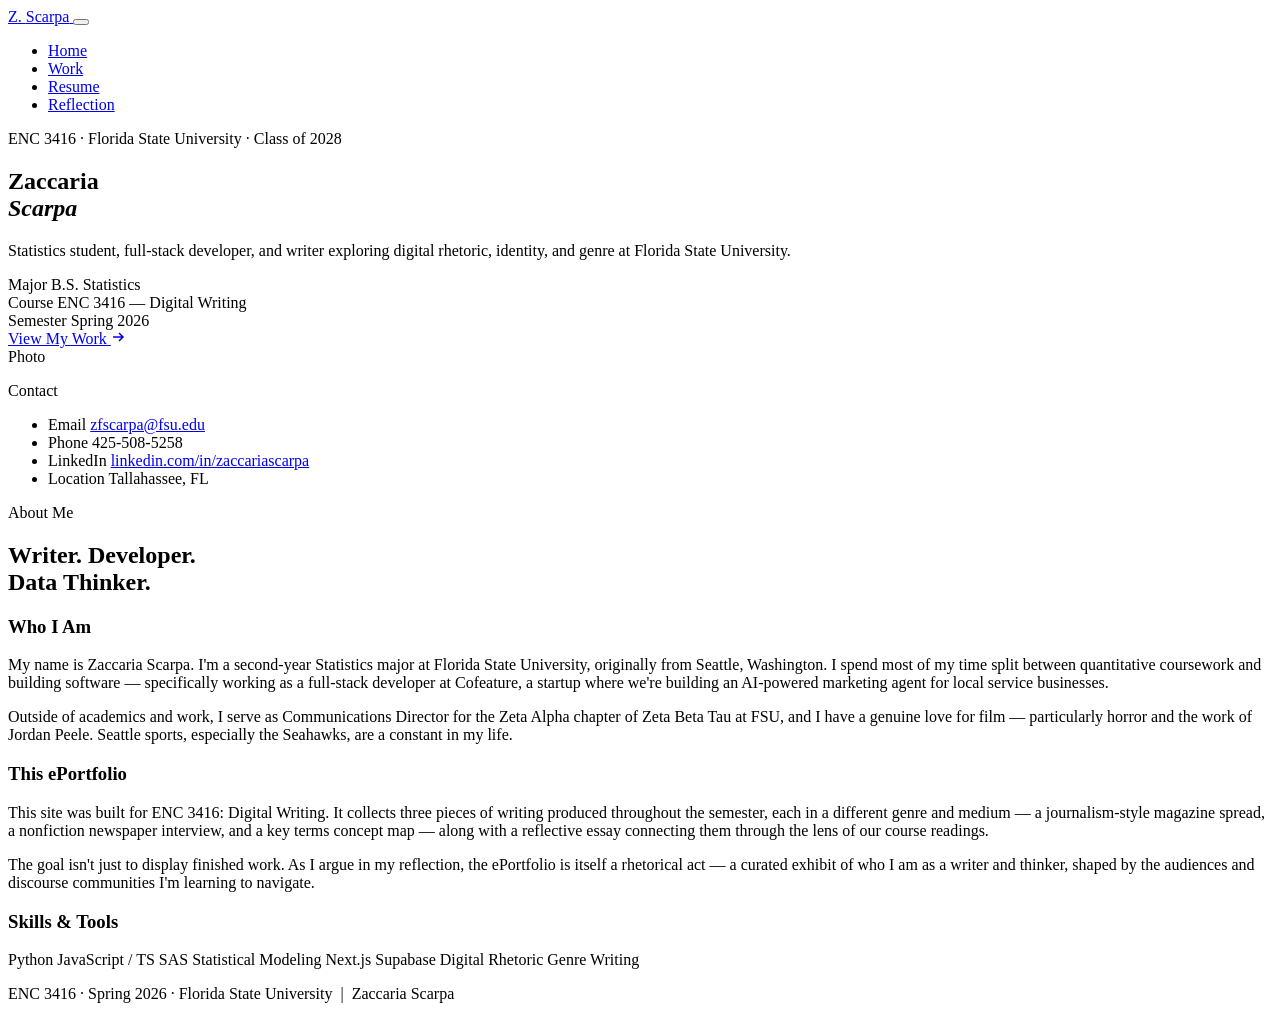
==== index.html @ 2e055cd4 "Add files via upload" ====
<!DOCTYPE html>
<html lang="en">
<head>
  <meta charset="UTF-8" />
  <meta name="viewport" content="width=device-width, initial-scale=1.0" />
  <title>Zaccaria Scarpa — ePortfolio</title>
  <meta name="description" content="ENC 3416 ePortfolio — Zaccaria Scarpa, Florida State University" />
  <link rel="stylesheet" href="css/styles.css" />
</head>
<body>

  <!-- ===================== NAVIGATION ===================== -->
  <nav class="site-nav" aria-label="Main navigation">
    <a href="index.html" class="nav-brand">
      Z. <span>Scarpa</span>
    </a>
    <button class="nav-toggle" id="navToggle" aria-label="Toggle navigation">
      <span></span><span></span><span></span>
    </button>
    <ul class="nav-links" id="navLinks">
      <li><a href="index.html" class="active">Home</a></li>
      <li><a href="work.html">Work</a></li>
      <li><a href="resume.html">Resume</a></li>
      <li><a href="reflection.html">Reflection</a></li>
    </ul>
  </nav>

  <!-- ===================== HERO ===================== -->
  <div class="page-content">
    <section class="hero" aria-label="Introduction">
      <div class="hero-inner">
        <p class="hero-kicker">ENC 3416 · Florida State University · Class of 2028</p>
        <h1 class="hero-name">Zaccaria<br><em>Scarpa</em></h1>
        <div class="hero-divider"></div>
        <p class="hero-tagline">
          Statistics student, full-stack developer, and writer exploring
          digital rhetoric, identity, and genre at Florida State University.
        </p>

        <div class="hero-meta">
          <div class="hero-meta-item">
            <span class="hero-meta-label">Major</span>
            <span class="hero-meta-value">B.S. Statistics</span>
          </div>
          <div class="hero-meta-item">
            <span class="hero-meta-label">Course</span>
            <span class="hero-meta-value">ENC 3416 — Digital Writing</span>
          </div>
          <div class="hero-meta-item">
            <span class="hero-meta-label">Semester</span>
            <span class="hero-meta-value">Spring 2026</span>
          </div>
        </div>

        <a href="work.html" class="hero-cta">
          View My Work
          <svg width="14" height="14" viewBox="0 0 14 14" fill="none" stroke="currentColor" stroke-width="1.5" aria-hidden="true">
            <path d="M2 7h10M8 3l4 4-4 4"/>
          </svg>
        </a>
      </div>
    </section>

    <!-- ===================== ABOUT ===================== -->
    <section class="section" aria-label="About me">
      <div class="container">
        <div class="about-grid">

          <!-- Sidebar -->
          <aside class="about-sidebar">
            <!-- Photo placeholder — replace with <img src="assets/images/photo.jpg" alt="Zaccaria Scarpa"> -->
            <div class="about-photo-frame">
              <div class="about-photo-placeholder">Photo</div>
            </div>

            <!-- Contact Info -->
            <div>
              <p class="section-label">Contact</p>
              <ul class="contact-list">
                <li>
                  <span class="contact-label">Email</span>
                  <a href="mailto:zfscarpa@fsu.edu" class="contact-value">zfscarpa@fsu.edu</a>
                </li>
                <li>
                  <span class="contact-label">Phone</span>
                  <span class="contact-value">425-508-5258</span>
                </li>
                <li>
                  <span class="contact-label">LinkedIn</span>
                  <a href="https://www.linkedin.com/in/zaccariascarpa/" target="_blank" rel="noopener" class="contact-value">linkedin.com/in/zaccariascarpa</a>
                </li>
                <li>
                  <span class="contact-label">Location</span>
                  <span class="contact-value">Tallahassee, FL</span>
                </li>
              </ul>
            </div>
          </aside>

          <!-- Main body -->
          <div class="about-body">
            <p class="section-label">About Me</p>
            <h2 class="section-title">Writer. Developer.<br>Data Thinker.</h2>
            <div class="section-rule"></div>

            <h3>Who I Am</h3>
            <p>
              My name is Zaccaria Scarpa. I'm a second-year Statistics major at Florida State
              University, originally from Seattle, Washington. I spend most of my time split
              between quantitative coursework and building software — specifically working as
              a full-stack developer at Cofeature, a startup where we're building an
              AI-powered marketing agent for local service businesses.
            </p>
            <p>
              Outside of academics and work, I serve as Communications Director for the Zeta
              Alpha chapter of Zeta Beta Tau at FSU, and I have a genuine love for film —
              particularly horror and the work of Jordan Peele. Seattle sports, especially the
              Seahawks, are a constant in my life.
            </p>

            <h3>This ePortfolio</h3>
            <p>
              This site was built for ENC 3416: Digital Writing. It collects three pieces of
              writing produced throughout the semester, each in a different genre and
              medium — a journalism-style magazine spread, a nonfiction newspaper interview,
              and a key terms concept map — along with a reflective essay connecting them
              through the lens of our course readings.
            </p>
            <p>
              The goal isn't just to display finished work. As I argue in my reflection, the
              ePortfolio is itself a rhetorical act — a curated exhibit of who I am as a writer
              and thinker, shaped by the audiences and discourse communities I'm learning to
              navigate.
            </p>

            <h3>Skills &amp; Tools</h3>
            <div class="skills-grid">
              <span class="skill-tag">Python</span>
              <span class="skill-tag">JavaScript / TS</span>
              <span class="skill-tag">SAS</span>
              <span class="skill-tag">Statistical Modeling</span>
              <span class="skill-tag">Next.js</span>
              <span class="skill-tag">Supabase</span>
              <span class="skill-tag">Digital Rhetoric</span>
              <span class="skill-tag">Genre Writing</span>
            </div>
          </div>

        </div>
      </div>
    </section>

    <!-- ===================== FOOTER ===================== -->
    <footer class="site-footer">
      <p>ENC 3416 · Spring 2026 · Florida State University &nbsp;|&nbsp; <span>Zaccaria Scarpa</span></p>
    </footer>
  </div>

  <!-- ===================== SCRIPTS ===================== -->
  <script>
    // Mobile nav toggle
    const toggle = document.getElementById('navToggle');
    const links  = document.getElementById('navLinks');
    toggle.addEventListener('click', () => {
      links.classList.toggle('open');
    });

    // Scroll-triggered fade-ins
    const observer = new IntersectionObserver((entries) => {
      entries.forEach(e => {
        if (e.isIntersecting) {
          e.target.classList.add('visible');
          observer.unobserve(e.target);
        }
      });
    }, { threshold: 0.12 });

    document.querySelectorAll('.fade-in').forEach(el => observer.observe(el));
  </script>
</body>
</html>
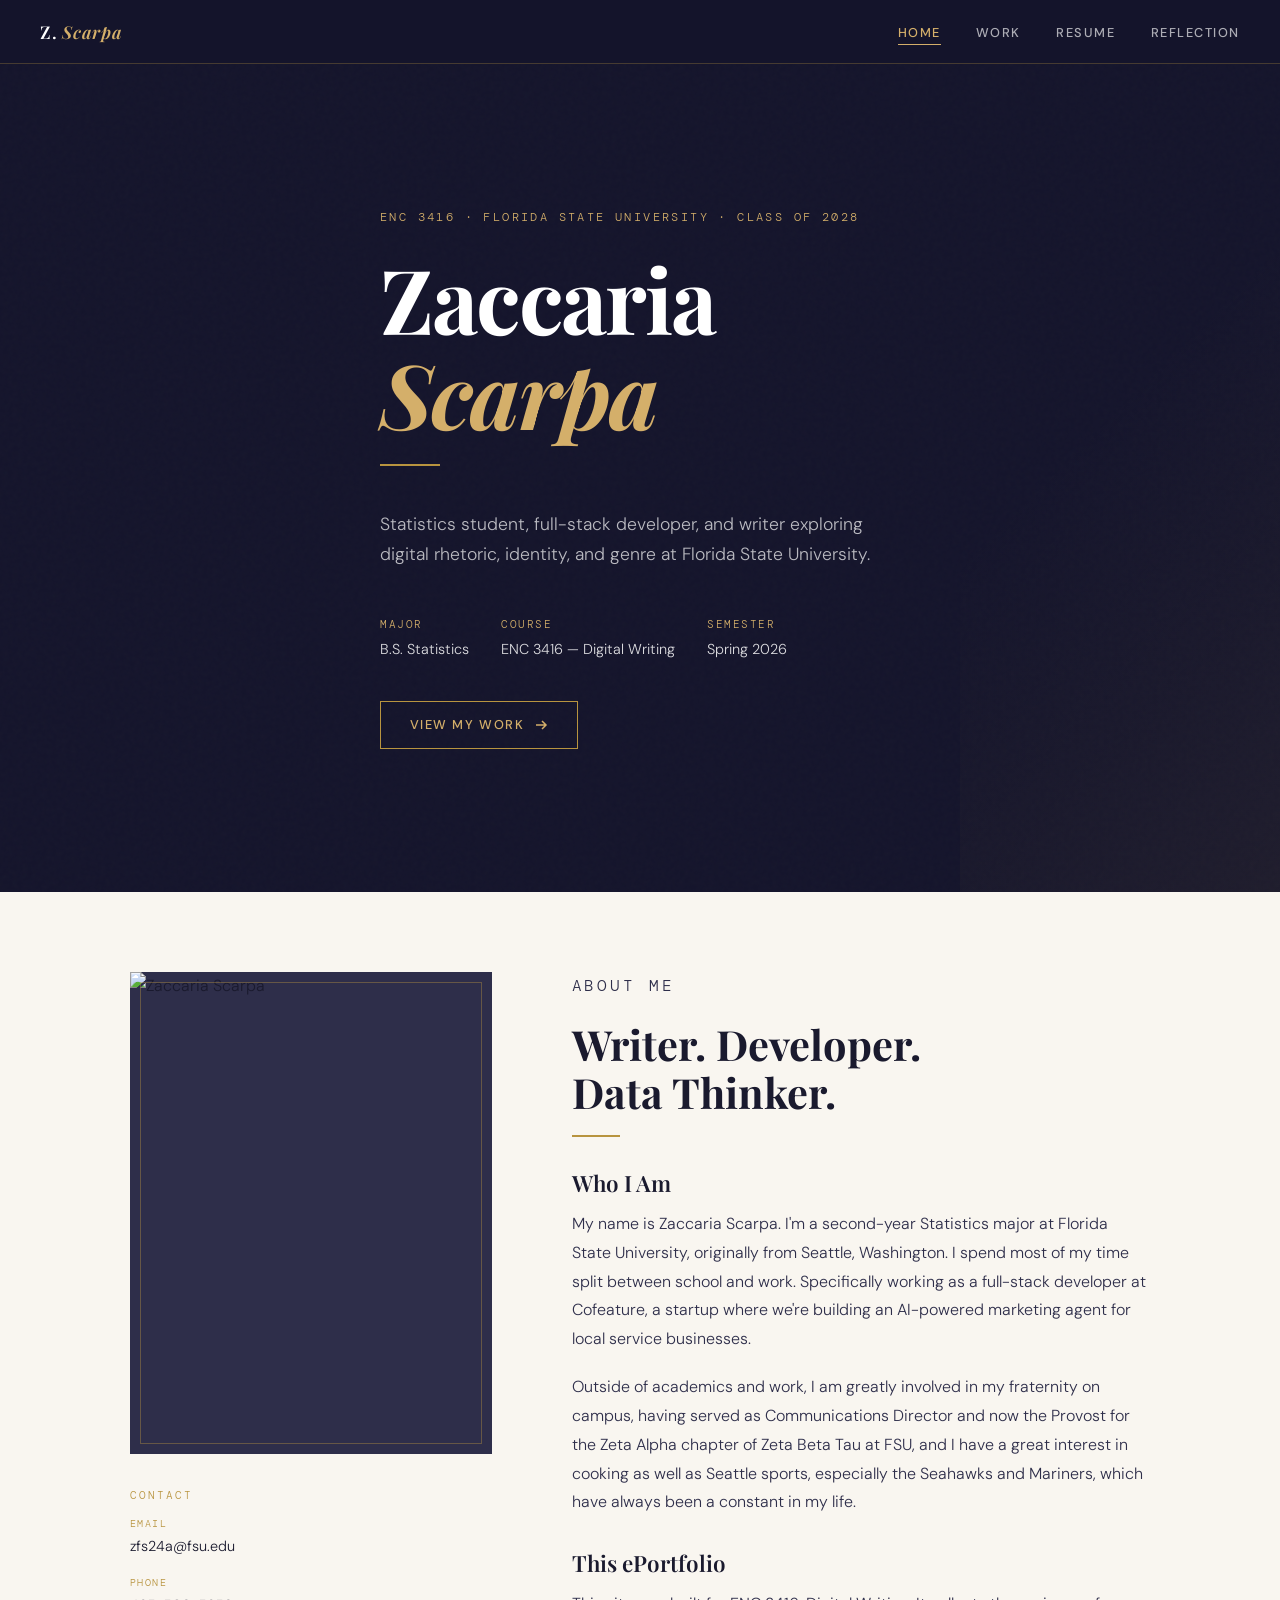
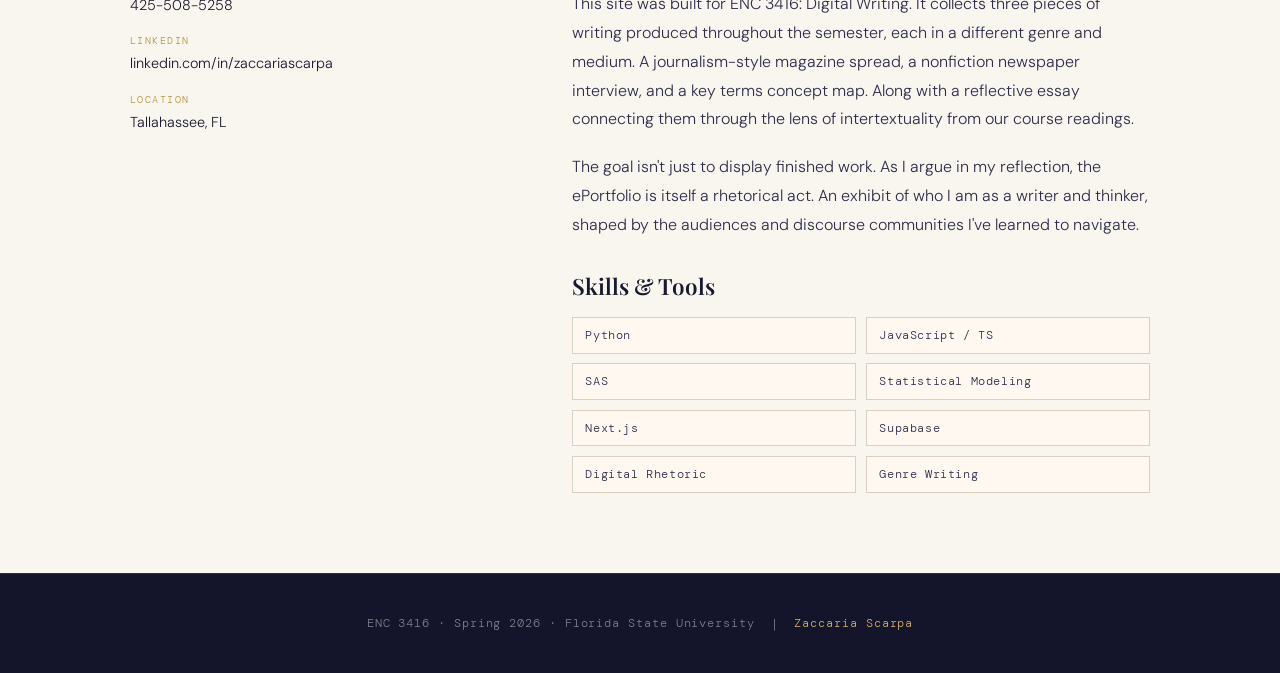
==== commit a9870c85: "Revise personal details and enhance text readability Updated personal information and improved text " ====
--- a/index.html
+++ b/index.html
@@ -70,7 +70,7 @@
           <aside class="about-sidebar">
             <!-- Photo placeholder — replace with <img src="assets/images/photo.jpg" alt="Zaccaria Scarpa"> -->
             <div class="about-photo-frame">
-              <div class="about-photo-placeholder">Photo</div>
+              <img src="assets/images/photo.jpg" alt="Zaccaria Scarpa" style="width:100%; height:100%; object-fit:cover;">
             </div>
 
             <!-- Contact Info -->
@@ -79,7 +79,7 @@
               <ul class="contact-list">
                 <li>
                   <span class="contact-label">Email</span>
-                  <a href="mailto:zfscarpa@fsu.edu" class="contact-value">zfscarpa@fsu.edu</a>
+                  <a href="mailto:zfs24a@fsu.edu" class="contact-value">zfs24a@fsu.edu</a>
                 </li>
                 <li>
                   <span class="contact-label">Phone</span>
@@ -107,29 +107,30 @@
             <p>
               My name is Zaccaria Scarpa. I'm a second-year Statistics major at Florida State
               University, originally from Seattle, Washington. I spend most of my time split
-              between quantitative coursework and building software — specifically working as
+              between school and work. Specifically working as
               a full-stack developer at Cofeature, a startup where we're building an
               AI-powered marketing agent for local service businesses.
             </p>
             <p>
-              Outside of academics and work, I serve as Communications Director for the Zeta
-              Alpha chapter of Zeta Beta Tau at FSU, and I have a genuine love for film —
-              particularly horror and the work of Jordan Peele. Seattle sports, especially the
-              Seahawks, are a constant in my life.
+              Outside of academics and work, I am greatly involved in my fraternity on campus, 
+              having served as Communications Director and now the Provost for the 
+              Zeta Alpha chapter of Zeta Beta Tau at FSU, and I have a great interest in cooking
+              as well as Seattle sports, especially the Seahawks and Mariners, which 
+              have always been a constant in my life.
             </p>
 
             <h3>This ePortfolio</h3>
             <p>
               This site was built for ENC 3416: Digital Writing. It collects three pieces of
               writing produced throughout the semester, each in a different genre and
-              medium — a journalism-style magazine spread, a nonfiction newspaper interview,
-              and a key terms concept map — along with a reflective essay connecting them
-              through the lens of our course readings.
+              medium. A journalism-style magazine spread, a nonfiction newspaper interview,
+              and a key terms concept map. Along with a reflective essay connecting them
+              through the lens of intertextuality from our course readings.
             </p>
             <p>
               The goal isn't just to display finished work. As I argue in my reflection, the
-              ePortfolio is itself a rhetorical act — a curated exhibit of who I am as a writer
-              and thinker, shaped by the audiences and discourse communities I'm learning to
+              ePortfolio is itself a rhetorical act. An exhibit of who I am as a writer
+              and thinker, shaped by the audiences and discourse communities I've learned to
               navigate.
             </p>
 
--- a/css/styles.css
+++ b/css/styles.css
@@ -0,0 +1,930 @@
+/* ============================================================
+   ZACCARIA SCARPA — ePortfolio
+   ENC 3416 | Florida State University
+   Aesthetic: Editorial Academic — warm off-white, deep ink navy,
+   muted gold accent. Typographically driven, magazine-influenced.
+   ============================================================ */
+
+/* --- Google Fonts Import --- */
+@import url('https://fonts.googleapis.com/css2?family=Playfair+Display:ital,wght@0,400;0,600;0,700;1,400&family=DM+Sans:wght@300;400;500&family=DM+Mono:wght@400;500&display=swap');
+
+/* --- CSS Variables --- */
+:root {
+  --ink:        #1a1a2e;
+  --ink-mid:    #2e2e4a;
+  --parchment:  #f9f6f0;
+  --cream:      #fff8f0;
+  --gold:       #b8943f;
+  --gold-light: #d4af6a;
+  --rule:       #d8d0c4;
+  --muted:      #7a7068;
+  --white:      #ffffff;
+  --navy-bg:    #14142b;
+
+  --font-display: 'Playfair Display', Georgia, serif;
+  --font-body:    'DM Sans', sans-serif;
+  --font-mono:    'DM Mono', monospace;
+
+  --max-width: 1100px;
+  --nav-height: 64px;
+  --transition: 0.22s ease;
+}
+
+/* --- Reset & Base --- */
+*, *::before, *::after {
+  box-sizing: border-box;
+  margin: 0;
+  padding: 0;
+}
+
+html {
+  scroll-behavior: smooth;
+  font-size: 16px;
+}
+
+body {
+  background: var(--parchment);
+  color: var(--ink);
+  font-family: var(--font-body);
+  font-weight: 300;
+  line-height: 1.7;
+  min-height: 100vh;
+}
+
+img { display: block; max-width: 100%; }
+a { color: inherit; text-decoration: none; }
+
+/* ============================================================
+   NAVIGATION
+   ============================================================ */
+.site-nav {
+  position: fixed;
+  top: 0; left: 0; right: 0;
+  height: var(--nav-height);
+  background: var(--navy-bg);
+  z-index: 100;
+  display: flex;
+  align-items: center;
+  justify-content: space-between;
+  padding: 0 2.5rem;
+  border-bottom: 1px solid rgba(184,148,63,0.3);
+}
+
+.nav-brand {
+  font-family: var(--font-display);
+  font-size: 1.1rem;
+  font-weight: 600;
+  color: var(--white);
+  letter-spacing: 0.04em;
+}
+
+.nav-brand span {
+  color: var(--gold-light);
+  font-style: italic;
+}
+
+.nav-links {
+  display: flex;
+  gap: 2.2rem;
+  list-style: none;
+}
+
+.nav-links a {
+  font-family: var(--font-body);
+  font-size: 0.8rem;
+  font-weight: 500;
+  letter-spacing: 0.12em;
+  text-transform: uppercase;
+  color: rgba(255,255,255,0.65);
+  transition: color var(--transition);
+  position: relative;
+  padding-bottom: 4px;
+}
+
+.nav-links a::after {
+  content: '';
+  position: absolute;
+  bottom: 0; left: 0;
+  width: 0; height: 1px;
+  background: var(--gold-light);
+  transition: width var(--transition);
+}
+
+.nav-links a:hover {
+  color: var(--white);
+}
+
+.nav-links a:hover::after,
+.nav-links a.active::after {
+  width: 100%;
+}
+
+.nav-links a.active {
+  color: var(--gold-light);
+}
+
+/* Hamburger (mobile) */
+.nav-toggle {
+  display: none;
+  flex-direction: column;
+  gap: 5px;
+  cursor: pointer;
+  background: none;
+  border: none;
+  padding: 4px;
+}
+
+.nav-toggle span {
+  display: block;
+  width: 24px; height: 2px;
+  background: var(--white);
+  transition: var(--transition);
+}
+
+/* --- Page offset for fixed nav --- */
+.page-content {
+  padding-top: var(--nav-height);
+}
+
+/* ============================================================
+   HERO — HOME
+   ============================================================ */
+.hero {
+  background: var(--navy-bg);
+  color: var(--white);
+  min-height: 92vh;
+  display: flex;
+  align-items: center;
+  position: relative;
+  overflow: hidden;
+}
+
+/* Subtle grain texture */
+.hero::before {
+  content: '';
+  position: absolute;
+  inset: 0;
+  background-image: url("data:image/svg+xml,%3Csvg viewBox='0 0 200 200' xmlns='http://www.w3.org/2000/svg'%3E%3Cfilter id='noise'%3E%3CfeTurbulence type='fractalNoise' baseFrequency='0.85' numOctaves='4' stitchTiles='stitch'/%3E%3C/filter%3E%3Crect width='100%25' height='100%25' filter='url(%23noise)' opacity='0.04'/%3E%3C/svg%3E");
+  opacity: 0.5;
+  pointer-events: none;
+}
+
+/* Gold diagonal rule */
+.hero::after {
+  content: '';
+  position: absolute;
+  right: -60px; top: 0;
+  width: 380px; height: 100%;
+  background: linear-gradient(135deg, transparent 40%, rgba(184,148,63,0.07) 100%);
+  pointer-events: none;
+}
+
+.hero-inner {
+  max-width: var(--max-width);
+  margin: 0 auto;
+  padding: 5rem 2.5rem;
+  position: relative;
+  z-index: 1;
+}
+
+.hero-kicker {
+  font-family: var(--font-mono);
+  font-size: 0.75rem;
+  letter-spacing: 0.2em;
+  text-transform: uppercase;
+  color: var(--gold-light);
+  margin-bottom: 1.5rem;
+  opacity: 0;
+  animation: fadeUp 0.7s 0.1s forwards;
+}
+
+.hero-name {
+  font-family: var(--font-display);
+  font-size: clamp(3rem, 7vw, 6rem);
+  font-weight: 700;
+  line-height: 1.05;
+  letter-spacing: -0.02em;
+  margin-bottom: 1.5rem;
+  opacity: 0;
+  animation: fadeUp 0.7s 0.25s forwards;
+}
+
+.hero-name em {
+  font-style: italic;
+  color: var(--gold-light);
+}
+
+.hero-tagline {
+  font-size: 1.1rem;
+  font-weight: 300;
+  color: rgba(255,255,255,0.7);
+  max-width: 520px;
+  margin-bottom: 2.8rem;
+  opacity: 0;
+  animation: fadeUp 0.7s 0.4s forwards;
+}
+
+.hero-divider {
+  width: 60px; height: 2px;
+  background: var(--gold);
+  margin-bottom: 2.8rem;
+  opacity: 0;
+  animation: fadeUp 0.7s 0.35s forwards;
+}
+
+.hero-meta {
+  display: flex;
+  flex-wrap: wrap;
+  gap: 2rem;
+  opacity: 0;
+  animation: fadeUp 0.7s 0.55s forwards;
+}
+
+.hero-meta-item {
+  display: flex;
+  flex-direction: column;
+}
+
+.hero-meta-label {
+  font-family: var(--font-mono);
+  font-size: 0.68rem;
+  letter-spacing: 0.14em;
+  text-transform: uppercase;
+  color: var(--gold-light);
+  margin-bottom: 0.2rem;
+}
+
+.hero-meta-value {
+  font-size: 0.9rem;
+  color: rgba(255,255,255,0.85);
+}
+
+.hero-cta {
+  display: inline-flex;
+  align-items: center;
+  gap: 0.6rem;
+  margin-top: 2.5rem;
+  padding: 0.75rem 1.8rem;
+  border: 1px solid var(--gold);
+  color: var(--gold-light);
+  font-family: var(--font-body);
+  font-size: 0.8rem;
+  font-weight: 500;
+  letter-spacing: 0.12em;
+  text-transform: uppercase;
+  transition: all var(--transition);
+  opacity: 0;
+  animation: fadeUp 0.7s 0.65s forwards;
+}
+
+.hero-cta:hover {
+  background: var(--gold);
+  color: var(--navy-bg);
+}
+
+/* ============================================================
+   PAGE HERO (inner pages)
+   ============================================================ */
+.page-hero {
+  background: var(--navy-bg);
+  padding: 5rem 2.5rem 3.5rem;
+  text-align: center;
+  position: relative;
+  overflow: hidden;
+}
+
+.page-hero::after {
+  content: '';
+  position: absolute;
+  bottom: 0; left: 50%;
+  transform: translateX(-50%);
+  width: 60px; height: 2px;
+  background: var(--gold);
+}
+
+.page-hero-kicker {
+  font-family: var(--font-mono);
+  font-size: 0.7rem;
+  letter-spacing: 0.2em;
+  text-transform: uppercase;
+  color: var(--gold-light);
+  margin-bottom: 1rem;
+}
+
+.page-hero-title {
+  font-family: var(--font-display);
+  font-size: clamp(2.2rem, 5vw, 3.5rem);
+  font-weight: 700;
+  color: var(--white);
+  line-height: 1.1;
+}
+
+.page-hero-sub {
+  margin-top: 0.8rem;
+  font-size: 0.95rem;
+  color: rgba(255,255,255,0.55);
+  font-weight: 300;
+}
+
+/* ============================================================
+   GENERAL LAYOUT UTILITIES
+   ============================================================ */
+.container {
+  max-width: var(--max-width);
+  margin: 0 auto;
+  padding: 0 2.5rem;
+}
+
+.section {
+  padding: 5rem 0;
+}
+
+.section-label {
+  font-family: var(--font-mono);
+  font-size: 0.7rem;
+  letter-spacing: 0.18em;
+  text-transform: uppercase;
+  color: var(--gold);
+  margin-bottom: 0.6rem;
+}
+
+.section-title {
+  font-family: var(--font-display);
+  font-size: clamp(1.8rem, 3.5vw, 2.6rem);
+  font-weight: 700;
+  line-height: 1.15;
+  margin-bottom: 1rem;
+}
+
+.section-rule {
+  width: 48px; height: 2px;
+  background: var(--gold);
+  margin: 1.2rem 0 2rem;
+}
+
+.section-intro {
+  font-size: 1.05rem;
+  color: var(--muted);
+  max-width: 640px;
+  line-height: 1.75;
+}
+
+/* ============================================================
+   HOME — ABOUT SECTION
+   ============================================================ */
+.about-grid {
+  display: grid;
+  grid-template-columns: 1fr 1.6fr;
+  gap: 5rem;
+  align-items: start;
+}
+
+.about-sidebar {
+  position: sticky;
+  top: calc(var(--nav-height) + 2rem);
+}
+
+.about-photo-frame {
+  aspect-ratio: 3/4;
+  background: var(--ink-mid);
+  overflow: hidden;
+  position: relative;
+  margin-bottom: 2rem;
+}
+
+.about-photo-frame::after {
+  content: '';
+  position: absolute;
+  inset: 10px;
+  border: 1px solid rgba(184,148,63,0.4);
+  pointer-events: none;
+}
+
+.about-photo-placeholder {
+  width: 100%; height: 100%;
+  display: flex;
+  align-items: center;
+  justify-content: center;
+  font-family: var(--font-mono);
+  font-size: 0.75rem;
+  color: rgba(255,255,255,0.3);
+  letter-spacing: 0.1em;
+  text-transform: uppercase;
+  background: linear-gradient(160deg, var(--ink-mid) 0%, var(--navy-bg) 100%);
+}
+
+.contact-list {
+  list-style: none;
+  display: flex;
+  flex-direction: column;
+  gap: 0.9rem;
+}
+
+.contact-list li {
+  display: flex;
+  flex-direction: column;
+}
+
+.contact-list .contact-label {
+  font-family: var(--font-mono);
+  font-size: 0.65rem;
+  letter-spacing: 0.14em;
+  text-transform: uppercase;
+  color: var(--gold);
+  margin-bottom: 0.1rem;
+}
+
+.contact-list .contact-value {
+  font-size: 0.9rem;
+  color: var(--ink);
+}
+
+.contact-list a {
+  color: var(--ink);
+  border-bottom: 1px solid transparent;
+  transition: border-color var(--transition);
+}
+
+.contact-list a:hover {
+  border-color: var(--gold);
+}
+
+.about-body h3 {
+  font-family: var(--font-display);
+  font-size: 1.4rem;
+  font-weight: 600;
+  margin: 2rem 0 0.75rem;
+  line-height: 1.3;
+}
+
+.about-body h3:first-child { margin-top: 0; }
+
+.about-body p {
+  font-size: 1rem;
+  line-height: 1.8;
+  color: var(--ink-mid);
+  margin-bottom: 1.2rem;
+}
+
+.skills-grid {
+  display: grid;
+  grid-template-columns: repeat(2, 1fr);
+  gap: 0.6rem;
+  margin-top: 1rem;
+}
+
+.skill-tag {
+  background: var(--cream);
+  border: 1px solid var(--rule);
+  padding: 0.45rem 0.8rem;
+  font-family: var(--font-mono);
+  font-size: 0.75rem;
+  color: var(--ink-mid);
+  letter-spacing: 0.05em;
+}
+
+/* ============================================================
+   WORK PAGE
+   ============================================================ */
+.work-section {
+  padding: 4.5rem 0;
+  border-bottom: 1px solid var(--rule);
+}
+
+.work-section:last-child { border-bottom: none; }
+
+.work-item {
+  margin-bottom: 3.5rem;
+}
+
+.work-item:last-child { margin-bottom: 0; }
+
+.work-item-header {
+  margin-bottom: 1.2rem;
+}
+
+.work-item-title {
+  font-family: var(--font-display);
+  font-size: 1.4rem;
+  font-weight: 600;
+  margin-bottom: 0.3rem;
+}
+
+.work-item-meta {
+  font-family: var(--font-mono);
+  font-size: 0.72rem;
+  letter-spacing: 0.1em;
+  text-transform: uppercase;
+  color: var(--muted);
+}
+
+.pdf-embed-wrapper {
+  width: 100%;
+  background: var(--ink);
+  border: 1px solid var(--rule);
+  position: relative;
+}
+
+.pdf-embed-wrapper iframe,
+.pdf-embed-wrapper embed {
+  width: 100%;
+  height: 680px;
+  display: block;
+  border: none;
+}
+
+.pdf-fallback {
+  padding: 3rem;
+  text-align: center;
+}
+
+.pdf-fallback p {
+  color: rgba(255,255,255,0.6);
+  margin-bottom: 1rem;
+  font-size: 0.9rem;
+}
+
+.btn {
+  display: inline-flex;
+  align-items: center;
+  gap: 0.5rem;
+  padding: 0.65rem 1.5rem;
+  font-family: var(--font-body);
+  font-size: 0.8rem;
+  font-weight: 500;
+  letter-spacing: 0.1em;
+  text-transform: uppercase;
+  border: 1px solid var(--gold);
+  color: var(--gold);
+  background: transparent;
+  cursor: pointer;
+  transition: all var(--transition);
+  text-decoration: none;
+}
+
+.btn:hover {
+  background: var(--gold);
+  color: var(--navy-bg);
+}
+
+.btn-solid {
+  background: var(--navy-bg);
+  color: var(--white);
+  border-color: var(--navy-bg);
+}
+
+.btn-solid:hover {
+  background: var(--ink-mid);
+  color: var(--white);
+  border-color: var(--ink-mid);
+}
+
+/* Key Terms section */
+.keyterms-grid {
+  display: grid;
+  grid-template-columns: 1fr 1fr;
+  gap: 2.5rem;
+  align-items: start;
+  margin-top: 2rem;
+}
+
+.video-wrapper {
+  position: relative;
+  padding-bottom: 56.25%; /* 16:9 */
+  height: 0;
+  overflow: hidden;
+  background: var(--ink);
+  border: 1px solid var(--rule);
+}
+
+.video-wrapper iframe {
+  position: absolute;
+  top: 0; left: 0;
+  width: 100%; height: 100%;
+  border: none;
+}
+
+.keyterms-image-wrapper {
+  border: 1px solid var(--rule);
+  overflow: hidden;
+  background: var(--white);
+}
+
+.keyterms-image-wrapper img {
+  width: 100%;
+  height: auto;
+  display: block;
+}
+
+.section-divider {
+  border: none;
+  border-top: 1px solid var(--rule);
+  margin: 1rem 0;
+}
+
+/* ============================================================
+   RESUME PAGE
+   ============================================================ */
+.resume-actions {
+  display: flex;
+  align-items: center;
+  gap: 1rem;
+  margin-bottom: 2rem;
+  flex-wrap: wrap;
+}
+
+.resume-embed-wrapper {
+  width: 100%;
+  border: 1px solid var(--rule);
+  background: var(--white);
+}
+
+.resume-embed-wrapper iframe,
+.resume-embed-wrapper embed {
+  width: 100%;
+  height: 900px;
+  display: block;
+  border: none;
+}
+
+/* ============================================================
+   REFLECTION PAGE
+   ============================================================ */
+.reflection-layout {
+  display: grid;
+  grid-template-columns: 220px 1fr;
+  gap: 5rem;
+  align-items: start;
+}
+
+.reflection-sidebar {
+  position: sticky;
+  top: calc(var(--nav-height) + 2rem);
+}
+
+.toc-title {
+  font-family: var(--font-mono);
+  font-size: 0.65rem;
+  letter-spacing: 0.18em;
+  text-transform: uppercase;
+  color: var(--gold);
+  margin-bottom: 1.2rem;
+}
+
+.toc-list {
+  list-style: none;
+  border-left: 2px solid var(--rule);
+}
+
+.toc-list li {
+  padding: 0.4rem 0 0.4rem 1rem;
+  border-left: 2px solid transparent;
+  margin-left: -2px;
+  transition: var(--transition);
+}
+
+.toc-list li a {
+  font-size: 0.83rem;
+  color: var(--muted);
+  line-height: 1.4;
+  transition: color var(--transition);
+}
+
+.toc-list li:hover {
+  border-left-color: var(--gold);
+}
+
+.toc-list li:hover a {
+  color: var(--ink);
+}
+
+.reflection-meta {
+  margin-top: 2rem;
+  padding: 1.2rem;
+  background: var(--cream);
+  border: 1px solid var(--rule);
+}
+
+.reflection-meta p {
+  font-family: var(--font-mono);
+  font-size: 0.72rem;
+  line-height: 1.8;
+  color: var(--muted);
+  letter-spacing: 0.04em;
+}
+
+/* Essay styles */
+.essay-header {
+  margin-bottom: 3rem;
+  padding-bottom: 2rem;
+  border-bottom: 1px solid var(--rule);
+}
+
+.essay-title {
+  font-family: var(--font-display);
+  font-size: clamp(1.8rem, 3vw, 2.4rem);
+  font-weight: 700;
+  line-height: 1.2;
+  margin-bottom: 0.8rem;
+}
+
+.essay-byline {
+  font-size: 0.9rem;
+  color: var(--muted);
+}
+
+.essay-body {
+  font-size: 1.02rem;
+  line-height: 1.85;
+  color: var(--ink-mid);
+}
+
+.essay-body p {
+  margin-bottom: 1.6rem;
+}
+
+.essay-body h2 {
+  font-family: var(--font-display);
+  font-size: 1.25rem;
+  font-weight: 600;
+  color: var(--ink);
+  margin: 2.8rem 0 1rem;
+  padding-top: 2rem;
+  border-top: 1px solid var(--rule);
+}
+
+.essay-body blockquote {
+  margin: 2rem 0;
+  padding: 1.2rem 1.5rem;
+  border-left: 3px solid var(--gold);
+  background: var(--cream);
+  font-style: italic;
+  font-size: 1.05rem;
+  color: var(--ink);
+}
+
+.works-cited {
+  margin-top: 3rem;
+  padding-top: 2rem;
+  border-top: 2px solid var(--ink);
+}
+
+.works-cited h3 {
+  font-family: var(--font-display);
+  font-size: 1.1rem;
+  font-weight: 600;
+  margin-bottom: 1.5rem;
+}
+
+.works-cited ol {
+  list-style: none;
+  counter-reset: cite-counter;
+  display: flex;
+  flex-direction: column;
+  gap: 1rem;
+}
+
+.works-cited ol li {
+  font-size: 0.88rem;
+  line-height: 1.7;
+  color: var(--muted);
+  padding-left: 1.5rem;
+  position: relative;
+}
+
+/* ============================================================
+   FOOTER
+   ============================================================ */
+.site-footer {
+  background: var(--navy-bg);
+  color: rgba(255,255,255,0.45);
+  padding: 2.5rem;
+  text-align: center;
+  font-family: var(--font-mono);
+  font-size: 0.72rem;
+  letter-spacing: 0.08em;
+  border-top: 1px solid rgba(184,148,63,0.2);
+}
+
+.site-footer span {
+  color: var(--gold-light);
+}
+
+/* ============================================================
+   ANIMATIONS
+   ============================================================ */
+@keyframes fadeUp {
+  from {
+    opacity: 0;
+    transform: translateY(18px);
+  }
+  to {
+    opacity: 1;
+    transform: translateY(0);
+  }
+}
+
+.fade-in {
+  opacity: 0;
+  transform: translateY(14px);
+  transition: opacity 0.55s ease, transform 0.55s ease;
+}
+
+.fade-in.visible {
+  opacity: 1;
+  transform: translateY(0);
+}
+
+/* ============================================================
+   RESPONSIVE
+   ============================================================ */
+@media (max-width: 900px) {
+  .about-grid {
+    grid-template-columns: 1fr;
+    gap: 3rem;
+  }
+
+  .about-sidebar {
+    position: static;
+    display: grid;
+    grid-template-columns: 220px 1fr;
+    gap: 2rem;
+    align-items: start;
+  }
+
+  .keyterms-grid {
+    grid-template-columns: 1fr;
+  }
+
+  .reflection-layout {
+    grid-template-columns: 1fr;
+  }
+
+  .reflection-sidebar {
+    position: static;
+    display: flex;
+    gap: 2rem;
+    flex-wrap: wrap;
+  }
+
+  .toc-list { display: none; }
+}
+
+@media (max-width: 640px) {
+  :root { --nav-height: 56px; }
+
+  .nav-links {
+    display: none;
+    position: absolute;
+    top: var(--nav-height);
+    left: 0; right: 0;
+    background: var(--navy-bg);
+    flex-direction: column;
+    gap: 0;
+    padding: 1rem 0;
+    border-bottom: 1px solid rgba(184,148,63,0.3);
+  }
+
+  .nav-links.open { display: flex; }
+
+  .nav-links a {
+    padding: 0.75rem 2.5rem;
+    font-size: 0.85rem;
+  }
+
+  .nav-links a::after { display: none; }
+
+  .nav-toggle { display: flex; }
+
+  .site-nav { position: fixed; }
+
+  .container { padding: 0 1.25rem; }
+
+  .section { padding: 3.5rem 0; }
+
+  .hero-inner { padding: 4rem 1.25rem; }
+
+  .page-hero { padding: 4rem 1.25rem 2.5rem; }
+
+  .about-sidebar {
+    grid-template-columns: 1fr;
+  }
+
+  .about-photo-frame {
+    max-width: 260px;
+  }
+
+  .skills-grid {
+    grid-template-columns: 1fr;
+  }
+
+  .pdf-embed-wrapper iframe,
+  .pdf-embed-wrapper embed {
+    height: 500px;
+  }
+
+  .resume-embed-wrapper iframe,
+  .resume-embed-wrapper embed {
+    height: 600px;
+  }
+}
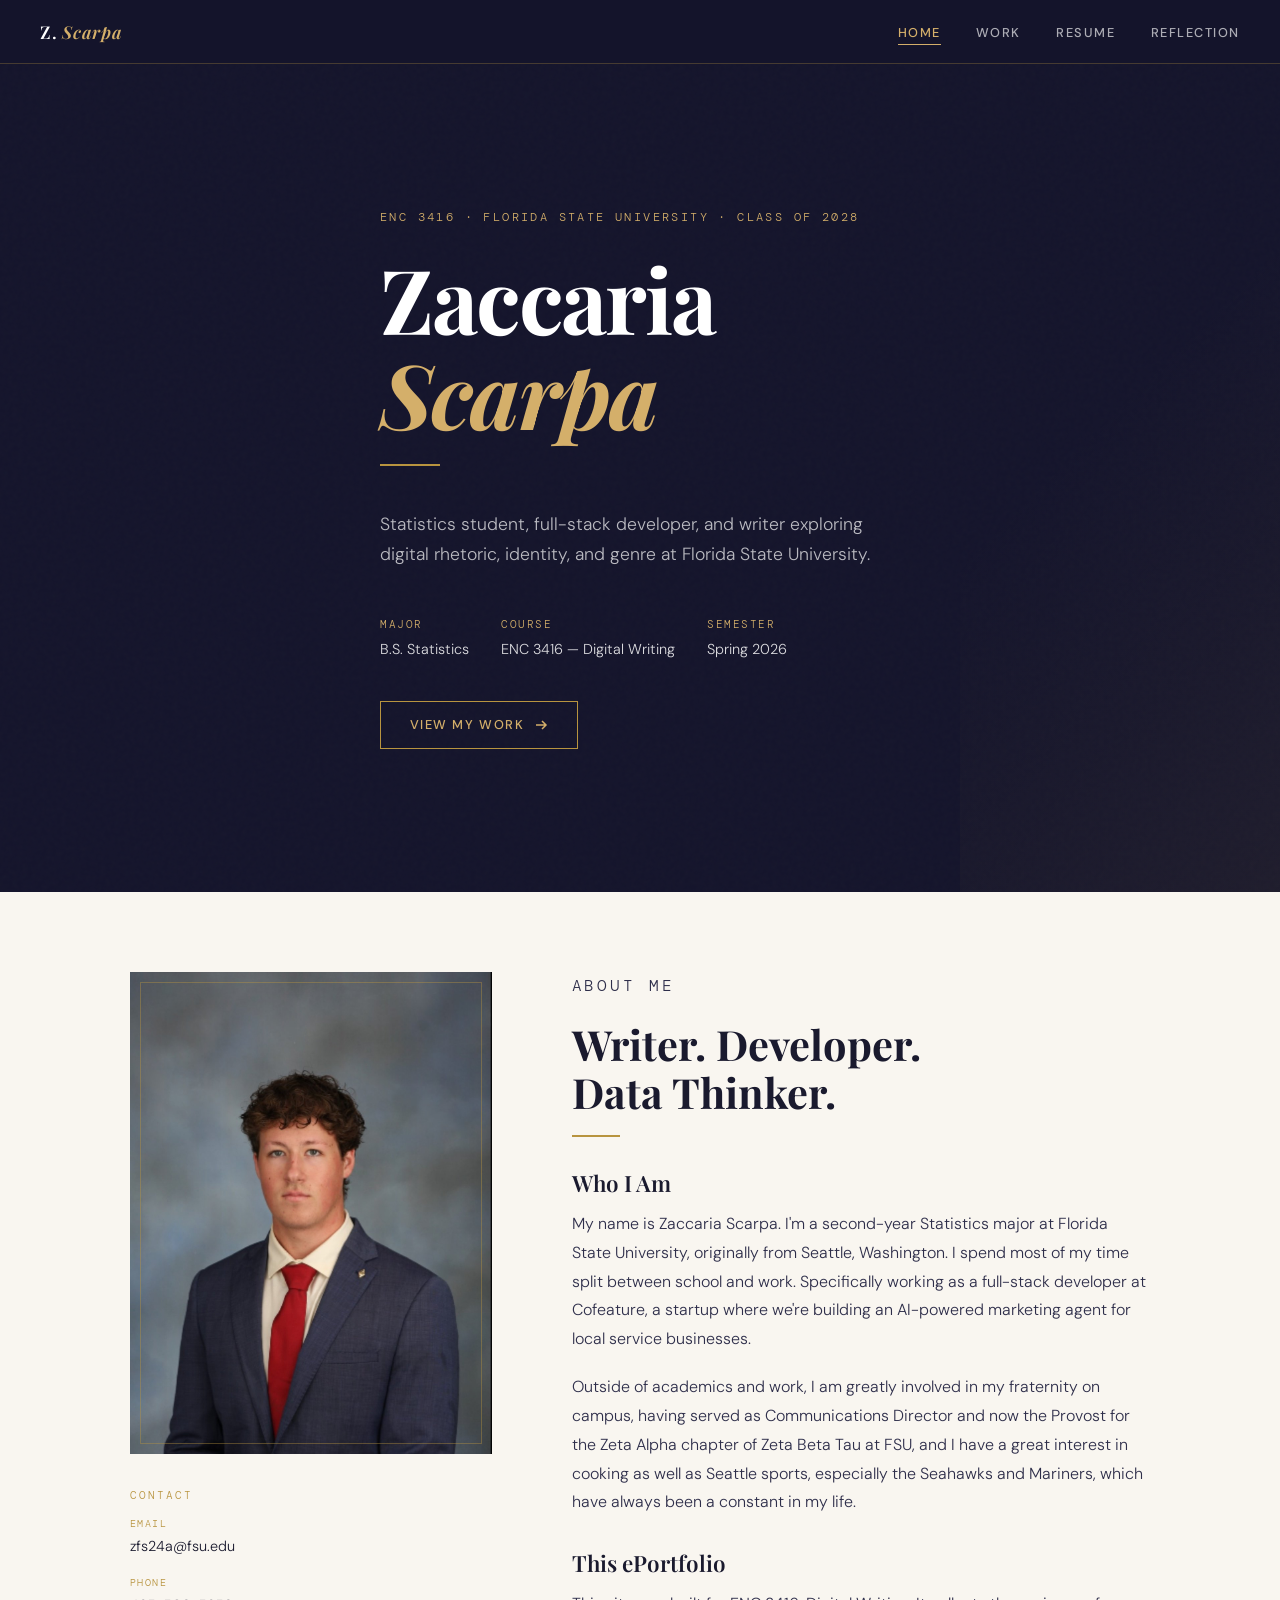
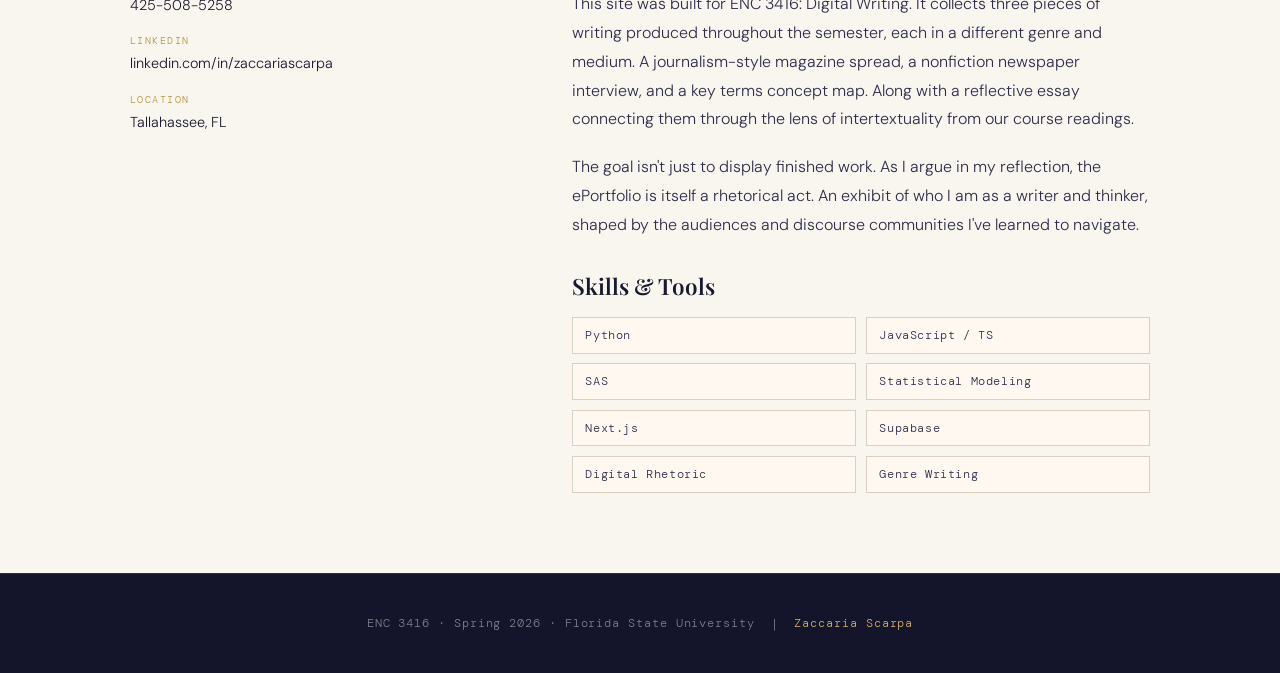
==== commit 002e18a4: "Change photo file extension from .jpg to .JPG" ====
--- a/index.html
+++ b/index.html
@@ -70,7 +70,7 @@
           <aside class="about-sidebar">
             <!-- Photo placeholder — replace with <img src="assets/images/photo.jpg" alt="Zaccaria Scarpa"> -->
             <div class="about-photo-frame">
-              <img src="assets/images/photo.jpg" alt="Zaccaria Scarpa" style="width:100%; height:100%; object-fit:cover;">
+              <img src="assets/images/photo.JPG" alt="Zaccaria Scarpa" style="width:100%; height:100%; object-fit:cover;">
             </div>
 
             <!-- Contact Info -->
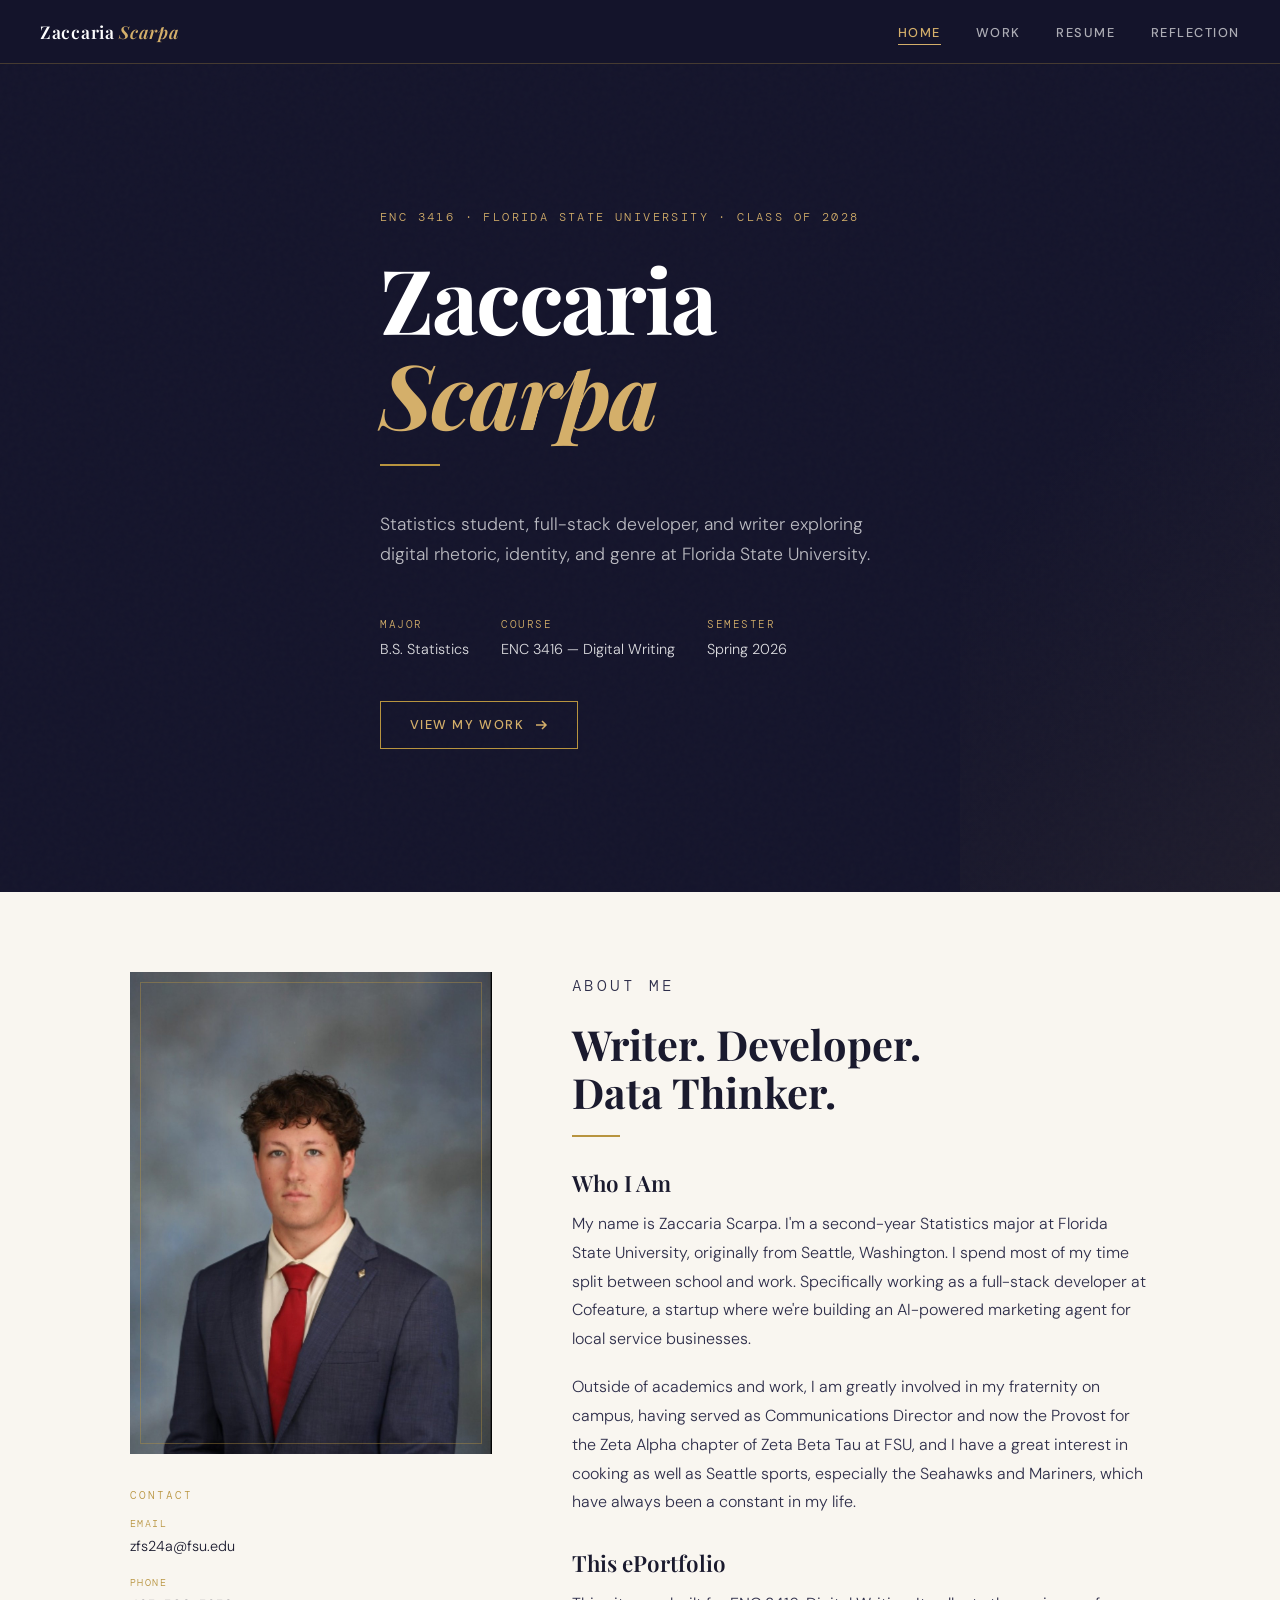
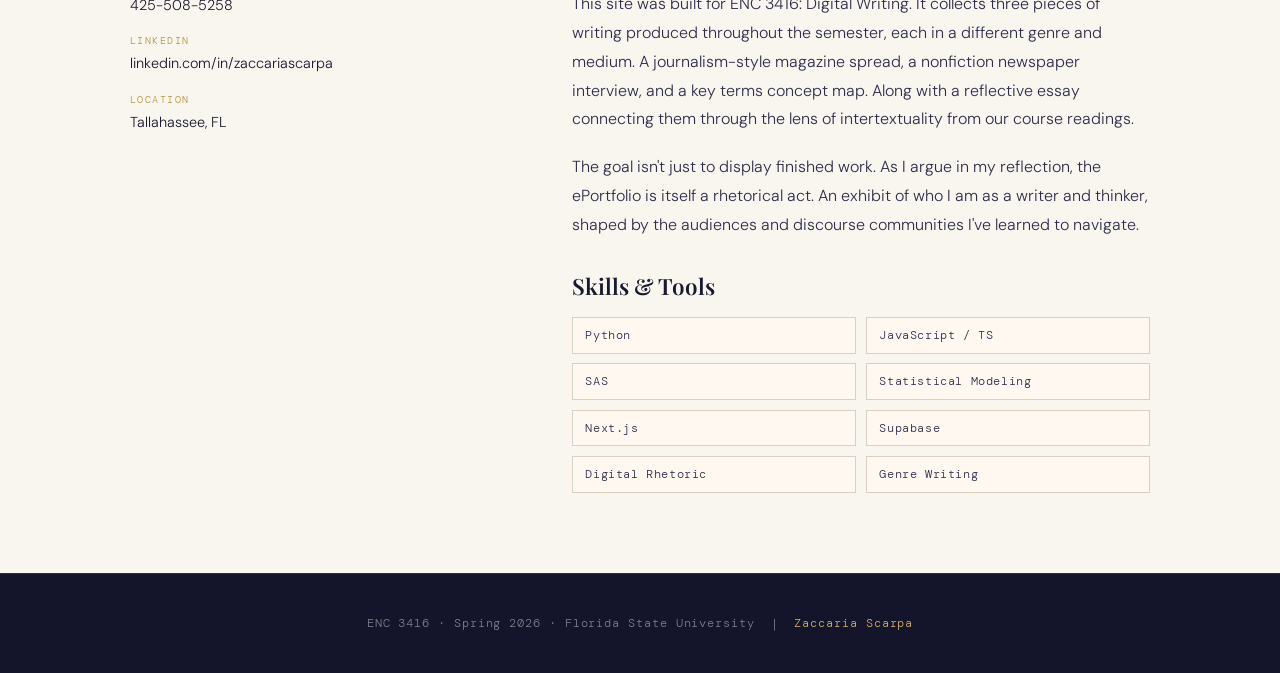
==== commit 64e6a937: "Update navigation brand name from 'Z.' to 'Zaccaria'" ====
--- a/index.html
+++ b/index.html
@@ -12,7 +12,7 @@
   <!-- ===================== NAVIGATION ===================== -->
   <nav class="site-nav" aria-label="Main navigation">
     <a href="index.html" class="nav-brand">
-      Z. <span>Scarpa</span>
+      Zaccaria <span>Scarpa</span>
     </a>
     <button class="nav-toggle" id="navToggle" aria-label="Toggle navigation">
       <span></span><span></span><span></span>
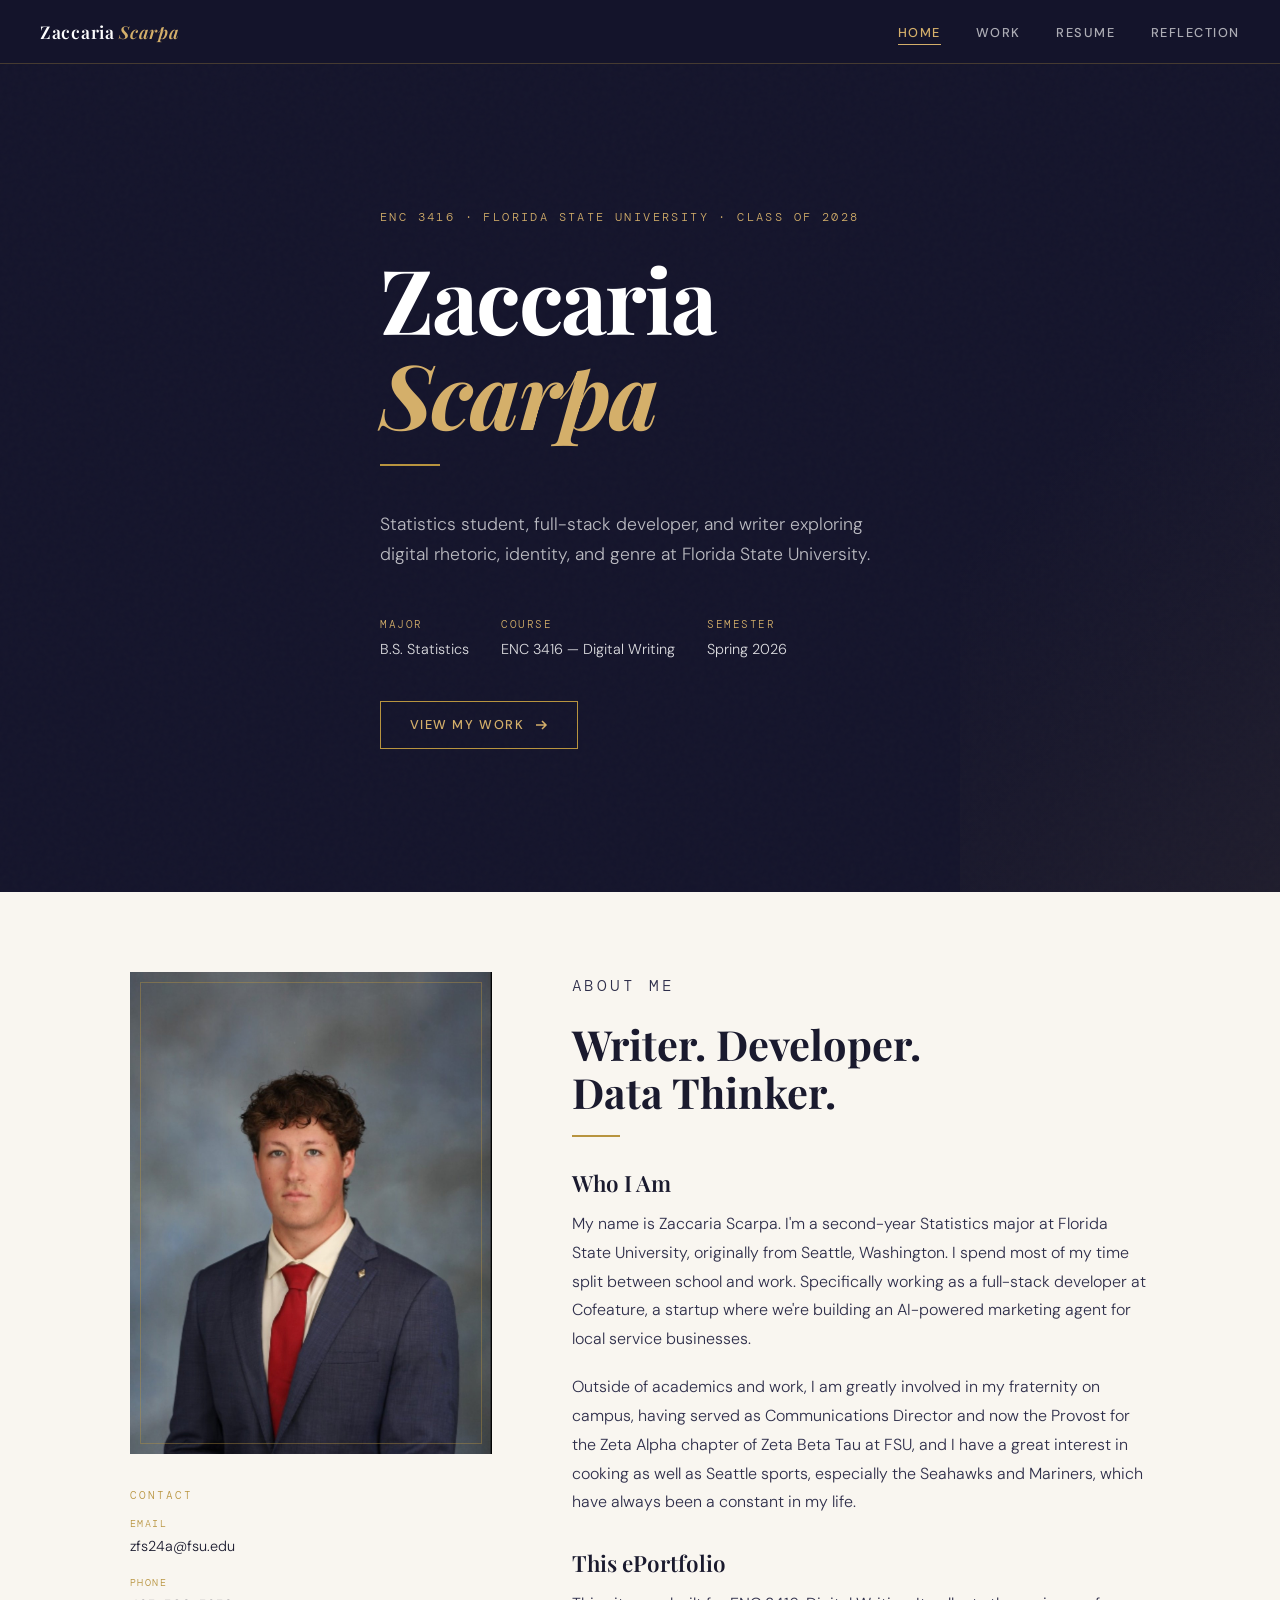
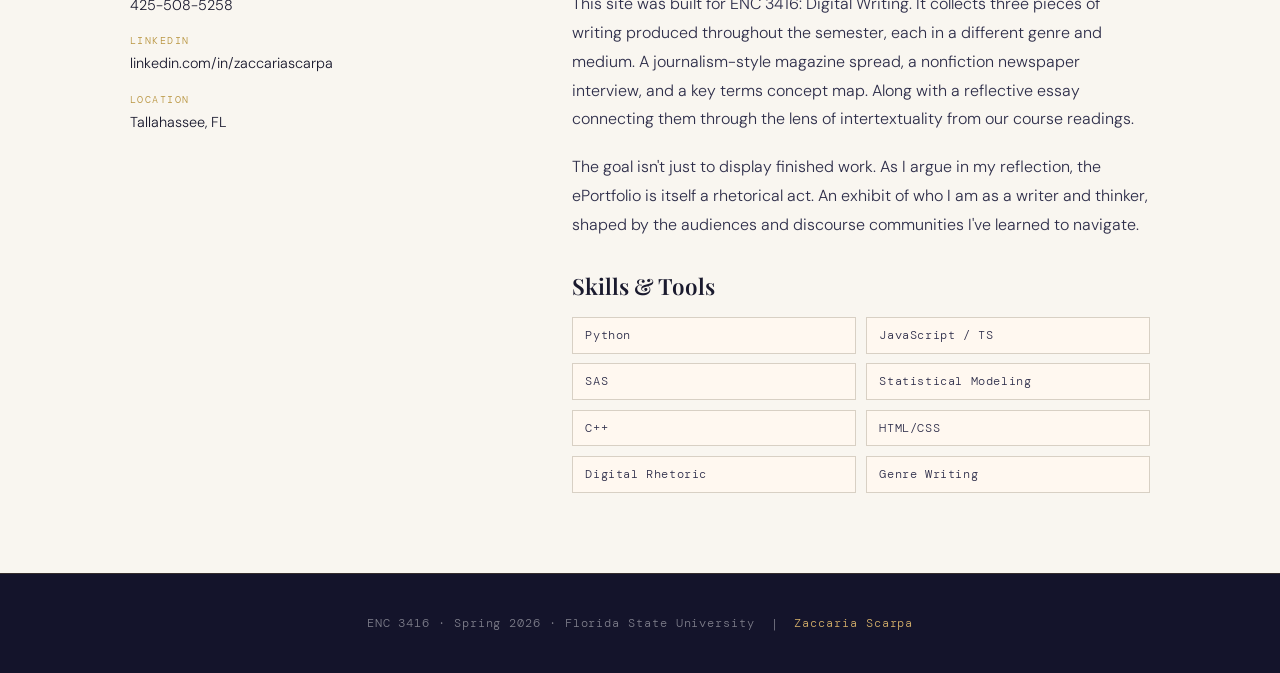
==== commit 606c4ca9: "Replace Next.js and Supabase with C++ and HTML/CSS" ====
--- a/index.html
+++ b/index.html
@@ -140,8 +140,8 @@
               <span class="skill-tag">JavaScript / TS</span>
               <span class="skill-tag">SAS</span>
               <span class="skill-tag">Statistical Modeling</span>
-              <span class="skill-tag">Next.js</span>
-              <span class="skill-tag">Supabase</span>
+              <span class="skill-tag">C++</span>
+              <span class="skill-tag">HTML/CSS</span>
               <span class="skill-tag">Digital Rhetoric</span>
               <span class="skill-tag">Genre Writing</span>
             </div>
